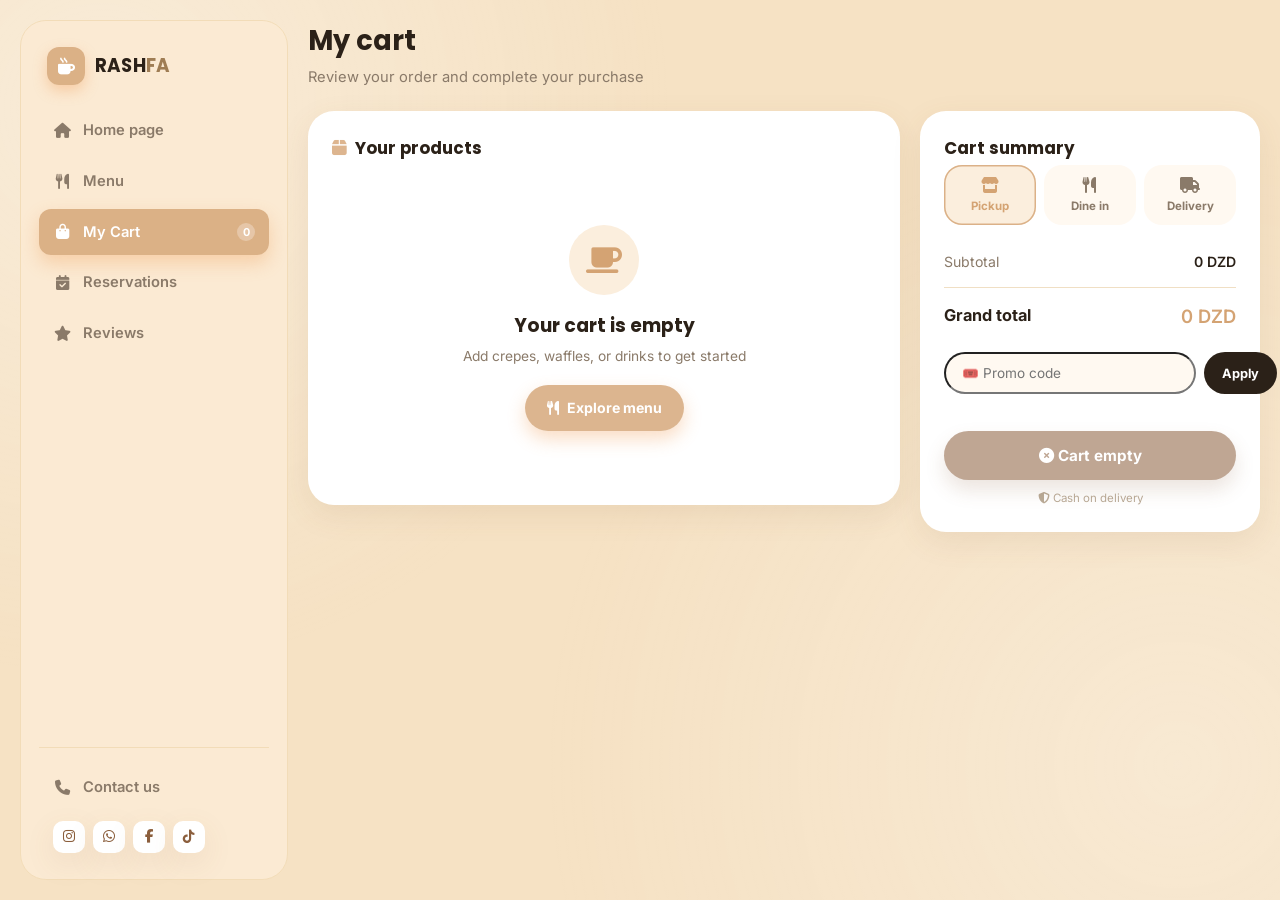
==== cart.html @ 1a900658 "Add files via upload" ====
<!DOCTYPE html>
<html lang="en" dir="ltr">
<head>
<meta charset="UTF-8">
<meta name="viewport" content="width=device-width, initial-scale=1.0, maximum-scale=5.0, viewport-fit=cover">
<title>My Cart | RASHFA</title>
<meta name="theme-color" content="#F6E2C4">
<link rel="preconnect" href="https://fonts.googleapis.com">
<link href="https://fonts.googleapis.com/css2?family=Poppins:wght@500;600;700;800&family=Inter:wght@400;500;600;700&display=swap" rel="stylesheet">
<link rel="stylesheet" href="https://cdnjs.cloudflare.com/ajax/libs/font-awesome/6.5.0/css/all.min.css">
<link rel="stylesheet" href="assets/style.css">
</head>
<body>

<div class="app-shell">
  <!-- ===== SIDEBAR ===== -->
  <aside class="sidebar" id="sidebar">
    <button class="nav-close-btn" id="navCloseBtn"><i class="fas fa-times"></i></button>
    <a href="index.html" class="brand">
      <span class="brand-icon"><i class="fas fa-mug-hot"></i></span>
      <span class="brand-name">RASH<em>FA</em></span>
    </a>
    <nav class="side-nav">
      <a href="index.html" class="side-link"><i class="fas fa-house"></i><span>Home page</span></a>
      <a href="menu.html" class="side-link"><i class="fas fa-utensils"></i><span>Menu</span></a>
      <a href="cart.html" class="side-link active"><i class="fas fa-bag-shopping"></i><span>My Cart</span><span class="side-badge cart-count">0</span></a>
      <a href="reservations.html" class="side-link"><i class="fas fa-calendar-check"></i><span>Reservations</span></a>
      <a href="reviews.html" class="side-link"><i class="fas fa-star"></i><span>Reviews</span></a>
    </nav>
    <div class="sidebar-bottom">
      <a href="tel:+213555000000" class="side-link"><i class="fas fa-phone"></i><span>Contact us</span></a>
      <div class="side-social">
        <a href="#" aria-label="Instagram"><i class="fab fa-instagram"></i></a>
        <a href="#" aria-label="WhatsApp"><i class="fab fa-whatsapp"></i></a>
        <a href="#" aria-label="Facebook"><i class="fab fa-facebook-f"></i></a>
        <a href="#" aria-label="TikTok"><i class="fab fa-tiktok"></i></a>
      </div>
    </div>
  </aside>
  <div class="nav-overlay" id="navOverlay"></div>

  <!-- ===== MAIN ===== -->
  <main class="main">
    <div class="topbar">
      <button class="topbar-mobile-btn" id="navOpenBtn" aria-label="Open menu"><i class="fas fa-bars"></i></button>
      <div class="page-head" style="margin:0;flex:1;">
        <h1>My cart</h1>
        <p>Review your order and complete your purchase</p>
      </div>
    </div>

    <div class="two-col">
      <!-- CART ITEMS -->
      <div class="card cart-list-card">
        <div class="head-row">
          <h2 style="margin:0;"><i class="fas fa-box"></i> Your products</h2>
          <button class="clear-btn" id="clearCart" style="display:none;"><i class="fas fa-trash-alt"></i> Empty cart</button>
        </div>
        <div id="cartItems"></div>
      </div>

      <!-- CART SUMMARY -->
      <div class="card summary-card">
        <h2>Cart summary</h2>
        <div class="mode-toggle" id="deliveryOptions">
          <button class="selected" data-method="pickup"><i class="fas fa-store"></i> Pickup</button>
          <button data-method="dinein"><i class="fas fa-utensils"></i> Dine in</button>
          <button data-method="delivery"><i class="fas fa-truck"></i> Delivery</button>
        </div>

        <div class="summary-row"><span>Subtotal</span><span class="amount" id="subtotal">0 DZD</span></div>
        <div class="summary-row" id="deliveryFeeRow"><span>Delivery fee</span><span class="amount" id="deliveryFee">0 DZD</span></div>
        <div class="summary-row discount" id="discountRow" style="display:none;"><span>Discount applied</span><span class="amount" id="discountAmount">-0 DZD</span></div>
        <div class="summary-row total"><span>Grand total</span><span class="amount" id="total">0 DZD</span></div>

        <div class="promo-row">
          <input type="text" id="promoInput" placeholder="🎟️ Promo code">
          <button id="applyPromo">Apply</button>
        </div>
        <div class="promo-message" id="promoMessage"></div>

        <button class="place-order-btn" id="checkoutBtn"><i class="fas fa-check-circle"></i> Place an order</button>
        <div class="secure-note"><i class="fas fa-shield-alt"></i> Cash on delivery</div>
      </div>
    </div>
  </main>
</div>

<!-- ===== ORDER SUCCESS MODAL ===== -->
<div class="order-modal" id="orderModal">
  <div class="modal-content">
    <div class="success-icon"><i class="fas fa-check-circle"></i></div>
    <h2>Order received!</h2>
    <p>Thank you for trusting RASHFA Cafe. We will call you shortly to confirm your order.</p>
    <div class="order-details" id="orderDetails"></div>
    <button class="submit-btn" id="closeModal"><i class="fas fa-arrow-right"></i> Continue</button>
  </div>
</div>

<!-- ===== TOAST & MODAL ===== -->
<div class="toast-container" id="toastContainer"></div>
<div class="modal-overlay" id="modalOverlay">
  <div class="modal-box">
    <div class="modal-icon" id="modalIcon"><i class="fas fa-check-circle"></i></div>
    <h3 id="modalTitle">Confirm</h3>
    <p id="modalMessage">Are you sure you want to proceed?</p>
    <div class="modal-actions">
      <button class="btn-modal cancel" id="modalCancel">Cancel</button>
      <button class="btn-modal confirm" id="modalConfirm">Confirm</button>
    </div>
  </div>
</div>

<button class="back-to-top" id="backToTop" aria-label="Back to top"><i class="fas fa-arrow-up"></i></button>

<script src="assets/app.js"></script>
<script>
  let cart = JSON.parse(localStorage.getItem('rashfaCart')) || [];
  let deliveryMethod = 'pickup';
  let discount = 0;
  let promoApplied = false;

  const menuItems = {
    crepes: [
      { id: 1, name: 'Chocolate Crepe', price: 300, image: 'https://encrypted-tbn0.gstatic.com/images?q=tbn:ANd9GcQBXTjWkZRoWsV8SzAdZ7Gy1LtB6GvcKjzp2rbeJ4sIImiDFzY9FTiVXqY&s=10' },
      { id: 2, name: 'Strawberry Crepe', price: 350, image: 'https://encrypted-tbn0.gstatic.com/images?q=tbn:ANd9GcS4B_vc9wNRG1nUJIEGaj6J-evsJXebFk7DuAYAmF4rKy3BEVVMZXgAOmE&s=10' },
      { id: 3, name: 'Nutella Crepe', price: 380, image: 'https://encrypted-tbn0.gstatic.com/images?q=tbn:ANd9GcSOXsCJIRlsNIhhG4NPdEqA9JXnohILJzknJZZ3mTZ4HA&s=10' }
    ],
    waffles: [
      { id: 6, name: 'Belgian Waffle', price: 400, image: 'https://tastesbetterfromscratch.com/wp-content/uploads/2023/03/Belgian-Waffles26-Thumbnail-1-scaled.jpg' },
      { id: 7, name: 'Chocolate Waffle', price: 450, image: 'https://encrypted-tbn0.gstatic.com/images?q=tbn:ANd9GcRYUlTThQNyxZt3fvfEIUqP9Yg3DHPfDkFOM6744EMYjw&s=10' },
      { id: 8, name: 'Strawberry Waffle', price: 430, image: 'https://encrypted-tbn0.gstatic.com/images?q=tbn:ANd9GcRQKE8x9ZdEjkmg0PVGEjrp-ZZ644IxYatWB9qOqA-_zpcBs-lumuLI2y2Q&s=10' }
    ],
    pancakes: [
      { id: 9, name: 'Honey Pancake', price: 320, image: 'https://encrypted-tbn0.gstatic.com/images?q=tbn:ANd9GcQg5VTdaWXHZyj6WTRUnJ7FzG1oSOLKWe7_-Fz-uNydzA&s=10' },
      { id: 10, name: 'Fruit Pancake', price: 380, image: 'https://encrypted-tbn0.gstatic.com/images?q=tbn:ANd9GcS1xKFqN_wP1zuNjmyuZeaFtkjs--OAu36PbAmwRoN5WhrHfA5JSrMlGdU&s=10' },
      { id: 11, name: 'Chocolate Pancake', price: 360, image: 'https://encrypted-tbn0.gstatic.com/images?q=tbn:ANd9GcTmhKPRcVgi2ntZonKVr73S5bAadXMKbOxT10UxsTu9aQ&s=10' }
    ],
    drinks: [
      { id: 12, name: 'Tropical Mocktail', price: 280, image: 'https://images.unsplash.com/photo-1544145945-f90425340c7e?w=400' },
      { id: 13, name: 'Fruit Mocktail', price: 250, image: 'https://images.unsplash.com/photo-1544145945-f90425340c7e?w=400' },
      { id: 14, name: 'Orange Juice', price: 180, image: 'https://images.unsplash.com/photo-1544145945-f90425340c7e?w=200' },
      { id: 15, name: 'Pineapple Juice', price: 200, image: 'https://images.unsplash.com/photo-1544145945-f90425340c7e?w=200' }
    ]
  };
  const allItems = Object.values(menuItems).flat();
  function getItemImage(id) {
    const item = allItems.find(i => i.id === id);
    return item ? item.image : 'https://via.placeholder.com/200';
  }

  function saveCart() {
    localStorage.setItem('rashfaCart', JSON.stringify(cart));
    updateCartCount();
  }

  function renderCart() {
    const container = document.getElementById('cartItems');
    const clearBtn = document.getElementById('clearCart');

    if (cart.length === 0) {
      container.innerHTML = `
        <div class="empty-state">
          <div class="icon"><i class="fas fa-mug-saucer"></i></div>
          <h3>Your cart is empty</h3>
          <p>Add crepes, waffles, or drinks to get started</p>
          <a href="menu.html" class="btn btn-primary"><i class="fas fa-utensils"></i> Explore menu</a>
        </div>`;
      clearBtn.style.display = 'none';
      updateSummary();
      return;
    }

    clearBtn.style.display = 'flex';
    container.innerHTML = cart.map((item, index) => {
      const image = getItemImage(item.id);
      return `
        <div class="cart-item">
          <div class="thumb"><img src="${image}" alt="${item.name}" loading="lazy"></div>
          <div class="info">
            <h3>${escapeHtml(item.name)}</h3>
            <div class="unit-price">${item.price} DZD</div>
            ${item.notes ? `<div class="note-line"><i class="fas fa-pen"></i> ${escapeHtml(item.notes)}</div>` : ''}
          </div>
          <div class="actions">
            <div class="qty-stepper">
              <button onclick="updateQuantity(${index}, ${item.quantity - 1})">-</button>
              <span>${item.quantity}</span>
              <button onclick="updateQuantity(${index}, ${item.quantity + 1})">+</button>
            </div>
            <div class="item-total">${item.price * item.quantity} DZD</div>
            <button class="remove-x" onclick="removeItem(${index})"><i class="fas fa-times-circle"></i></button>
          </div>
        </div>`;
    }).join('');

    updateSummary();
  }

  function updateQuantity(index, newQuantity) {
    if (newQuantity <= 0) { removeItem(index); return; }
    cart[index].quantity = newQuantity;
    saveCart();
    renderCart();
  }

  async function removeItem(index) {
    const confirmed = await showConfirmModal({
      title: 'Remove product',
      message: `Are you sure you want to remove "${cart[index].name}" from your cart?`,
      type: 'danger', icon: 'fa-exclamation-triangle', confirmText: 'Remove', cancelText: 'Cancel'
    });
    if (confirmed) {
      cart.splice(index, 1);
      saveCart();
      renderCart();
      showToast('Product removed', 'success');
    }
  }

  document.getElementById('clearCart').addEventListener('click', async () => {
    if (cart.length === 0) return;
    const confirmed = await showConfirmModal({
      title: 'Empty cart',
      message: 'Are you sure you want to empty your entire cart? This action cannot be undone.',
      type: 'danger', icon: 'fa-trash-alt', confirmText: 'Empty', cancelText: 'Cancel'
    });
    if (confirmed) {
      cart = [];
      saveCart();
      renderCart();
      showToast('Cart emptied', 'success');
    }
  });

  function updateSummary() {
    const subtotal = cart.reduce((sum, item) => sum + (item.price * item.quantity), 0);
    const deliveryFee = deliveryMethod === 'delivery' ? 200 : 0;
    const total = subtotal + deliveryFee - discount;

    document.getElementById('subtotal').textContent = `${subtotal} DZD`;
    document.getElementById('deliveryFee').textContent = `${deliveryFee} DZD`;
    document.getElementById('deliveryFeeRow').style.display = deliveryMethod === 'delivery' ? 'flex' : 'none';

    if (discount > 0) {
      document.getElementById('discountRow').style.display = 'flex';
      document.getElementById('discountAmount').textContent = `-${discount} DZD`;
    } else {
      document.getElementById('discountRow').style.display = 'none';
    }

    document.getElementById('total').textContent = `${total} DZD`;

    const checkoutBtn = document.getElementById('checkoutBtn');
    if (cart.length === 0) {
      checkoutBtn.disabled = true;
      checkoutBtn.innerHTML = `<i class="fas fa-times-circle"></i> Cart empty`;
    } else {
      checkoutBtn.disabled = false;
      checkoutBtn.innerHTML = `<i class="fas fa-check-circle"></i> Place an order`;
    }
  }

  document.querySelectorAll('#deliveryOptions button').forEach(option => {
    option.addEventListener('click', () => {
      document.querySelectorAll('#deliveryOptions button').forEach(opt => opt.classList.remove('selected'));
      option.classList.add('selected');
      deliveryMethod = option.dataset.method;
      updateSummary();
    });
  });

  const validPromos = { 'RASHFA10': 0.1, 'RASHFA20': 0.2, 'RASHFA15': 0.15, 'SIP25': 0.25 };

  document.getElementById('applyPromo').addEventListener('click', () => {
    const input = document.getElementById('promoInput');
    const code = input.value.trim().toUpperCase();
    const messageEl = document.getElementById('promoMessage');

    if (!code) { messageEl.className = 'promo-message error'; messageEl.textContent = '⚠️ Please enter a promo code'; return; }
    if (promoApplied) { messageEl.className = 'promo-message error'; messageEl.textContent = '⚠️ A promo code has already been applied'; return; }

    if (validPromos[code]) {
      const subtotal = cart.reduce((sum, item) => sum + (item.price * item.quantity), 0);
      discount = subtotal * validPromos[code];
      promoApplied = true;
      messageEl.className = 'promo-message success';
      messageEl.textContent = `Discount applied! ${(validPromos[code] * 100)}%`;
      input.disabled = true;
      document.getElementById('applyPromo').disabled = true;
      updateSummary();
      showToast(`Promo code "${code}" applied`, 'success');
    } else {
      messageEl.className = 'promo-message error';
      messageEl.textContent = '❌ Invalid promo code';
    }
  });

  document.getElementById('checkoutBtn').addEventListener('click', async () => {
    if (cart.length === 0) { showToast('⚠️ Cart is empty', 'error'); return; }

    const subtotal = cart.reduce((sum, item) => sum + (item.price * item.quantity), 0);
    const deliveryFee = deliveryMethod === 'delivery' ? 200 : 0;
    const total = subtotal + deliveryFee - discount;

    const confirmed = await showConfirmModal({
      title: 'Confirm order',
      message: `Do you confirm your order with a total of ${total} DZD?`,
      type: 'info', icon: 'fa-shopping-bag', confirmText: 'Confirm', cancelText: 'Cancel'
    });
    if (!confirmed) return;

    const order = {
      id: Date.now(),
      items: cart.map(item => ({ name: item.name, price: item.price, quantity: item.quantity, notes: item.notes || '' })),
      subtotal, deliveryFee, discount, total, deliveryMethod,
      date: new Date().toLocaleString('en-US')
    };

    showOrderModal(order);

    cart = [];
    saveCart();
    renderCart();
    promoApplied = false;
    discount = 0;
    document.getElementById('promoInput').value = '';
    document.getElementById('promoInput').disabled = false;
    document.getElementById('applyPromo').disabled = false;
    document.getElementById('promoMessage').className = 'promo-message';
  });

  function showOrderModal(order) {
    const modal = document.getElementById('orderModal');
    const details = document.getElementById('orderDetails');
    const deliveryText = order.deliveryMethod === 'pickup' ? 'Pickup from cafe' : order.deliveryMethod === 'dinein' ? 'Dine in' : 'Home delivery';

    const itemsHtml = order.items.map(item => {
      let extras = item.notes ? `<br><small style="color:var(--ink-faint)">📝 ${escapeHtml(item.notes)}</small>` : '';
      return `<div class="row"><span>${escapeHtml(item.name)} ×${item.quantity}${extras}</span><span>${item.price * item.quantity} DZD</span></div>`;
    }).join('');

    details.innerHTML = `
      <div class="row"><span>Order number</span><span>#${order.id}</span></div>
      ${itemsHtml}
      <div class="row"><span>Method</span><span>${deliveryText}</span></div>
      ${order.discount > 0 ? `<div class="row"><span>Discount</span><span style="color:var(--danger)">-${order.discount} DZD</span></div>` : ''}
      <div class="row total"><span>Total</span><span>${order.total} DZD</span></div>`;

    modal.classList.add('active');
    document.body.style.overflow = 'hidden';
  }

  document.getElementById('closeModal').addEventListener('click', () => {
    document.getElementById('orderModal').classList.remove('active');
    document.body.style.overflow = '';
    window.location.href = 'index.html';
  });
  document.getElementById('orderModal').addEventListener('click', (e) => {
    if (e.target === e.currentTarget) {
      document.getElementById('orderModal').classList.remove('active');
      document.body.style.overflow = '';
      window.location.href = 'index.html';
    }
  });

  window.removeItem = removeItem;
  window.updateQuantity = updateQuantity;

  renderCart();
</script>
</body>
</html>
---- assets/style.css ----
/* ==========================================================================
   RASHFA — Shared Design System
   Sidebar app layout, warm cream/orange palette
   ========================================================================== */

:root {
  --bg: #F6E2C4;
  --bg-pattern: #F3D9B3;
  --surface: #FFFFFF;
  --surface-soft: #FFF9F1;
  --sidebar: #FBEAD3;
  --sidebar-border: #F2DCB8;

  --primary: #d4a373cc;
  --primary-dark: #d4a373;
  --primary-soft: #FCE2C1;
  --primary-softer: #FBEEDD;

  --brown: #8B5E3C;
  --brown-dark: #6E4A2E;
  --brown-soft: #EFDDC8;

  --ink: #2B2118;
  --ink-soft: #8A7A69;
  --ink-faint: #B9AA97;

  --border: #F0DFC4;
  --success: #6FA37B;
  --success-soft: #E4F1E7;
  --danger: #C15C4E;
  --danger-soft: #FBE6E2;

  --radius-lg: 26px;
  --radius-md: 18px;
  --radius-sm: 12px;
  --radius-full: 999px;

  --shadow-card: 0 10px 30px rgba(139, 94, 60, 0.10);
  --shadow-pop: 0 20px 50px rgba(139, 94, 60, 0.22);

  --font-display: 'Poppins', sans-serif;
  --font-body: 'Inter', sans-serif;

  --sidebar-w: 268px;
  --transition: all 0.25s cubic-bezier(0.25, 0.46, 0.45, 0.94);
}

* { margin: 0; padding: 0; box-sizing: border-box; -webkit-tap-highlight-color: transparent; }
html { scroll-behavior: smooth; -webkit-text-size-adjust: 100%; }

body {
  font-family: var(--font-body);
  background: var(--bg);
  color: var(--ink);
  min-height: 100vh;
  line-height: 1.55;
  -webkit-font-smoothing: antialiased;
  overflow-x: hidden;
}

/* subtle background texture like the reference art */
body::before {
  content: '';
  position: fixed;
  inset: 0;
  z-index: -1;
  background:
    radial-gradient(circle at 8% 12%, rgba(255,255,255,0.35), transparent 40%),
    radial-gradient(circle at 92% 85%, rgba(255,255,255,0.25), transparent 45%);
  pointer-events: none;
}

a { text-decoration: none; color: inherit; }
ul { list-style: none; }
img { max-width: 100%; display: block; }
button { cursor: pointer; font-family: var(--font-body); border: none; outline: none; transition: var(--transition); background: none; }
input, select, textarea { font-family: var(--font-body); outline: none; font-size: 0.95rem; }
h1, h2, h3, h4 { font-family: var(--font-display); color: var(--ink); }

::-webkit-scrollbar { width: 6px; height: 6px; }
::-webkit-scrollbar-track { background: transparent; }
::-webkit-scrollbar-thumb { background: var(--primary-soft); border-radius: 10px; }

/* ===================== APP SHELL ===================== */
.app-shell {
  display: flex;
  align-items: flex-start;
  min-height: 100vh;
  max-width: 1440px;
  margin: 0 auto;
  gap: 20px;
  padding: 20px 20px 0;
}

/* ===================== SIDEBAR ===================== */
.sidebar {
  width: var(--sidebar-w);
  flex-shrink: 0;
  background: var(--sidebar);
  border: 1px solid var(--sidebar-border);
  border-radius: var(--radius-lg);
  padding: 26px 18px;
  position: sticky;
  top: 20px;
  height: calc(100vh - 40px);
  display: flex;
  flex-direction: column;
}

.brand {
  display: flex;
  align-items: center;
  gap: 10px;
  padding: 0 8px 22px;
}
.brand-icon {
  width: 38px; height: 38px;
  border-radius: 12px;
  background: var(--primary);
  color: #fff;
  display: flex; align-items: center; justify-content: center;
  font-size: 1.05rem;
  box-shadow: 0 6px 14px rgba(240,149,76,0.35);
}
.brand-name {
  font-family: var(--font-display);
  font-weight: 700;
  font-size: 1.15rem;
  color: var(--ink);
  letter-spacing: 0.2px;
}
.brand-name em { font-style: normal; color: #8b6539d3; }

.side-nav { display: flex; flex-direction: column; gap: 4px; flex: 1; }
.side-link {
  display: flex;
  align-items: center;
  gap: 12px;
  padding: 12px 14px;
  border-radius: var(--radius-sm);
  font-weight: 600;
  font-size: 0.92rem;
  color: var(--ink-soft);
  transition: var(--transition);
  position: relative;
}
.side-link i { width: 18px; text-align: center; font-size: 0.95rem; }
.side-link:hover { background: rgba(240,149,76,0.10); color: var(--ink); }
.side-link.active {
  background: var(--primary);
  color: #fff;
  box-shadow: 0 8px 18px rgba(240,149,76,0.32);
}
.side-badge {
  margin-inline-start: auto;
  background: var(--brown);
  color: #fff;
  font-size: 0.68rem;
  font-weight: 700;
  min-width: 18px;
  height: 18px;
  border-radius: 999px;
  display: flex; align-items: center; justify-content: center;
  padding: 0 5px;
}
.side-link.active .side-badge { background: rgba(255,255,255,0.28); }

.sidebar-bottom { margin-top: 18px; padding-top: 16px; border-top: 1px solid var(--sidebar-border); }
.sidebar-bottom .side-link { color: var(--ink-soft); }
.side-social { display: flex; gap: 8px; padding: 10px 14px 0; }
.side-social a {
  width: 32px; height: 32px; border-radius: 10px;
  background: var(--surface); color: var(--brown);
  display: flex; align-items: center; justify-content: center;
  font-size: 0.85rem; box-shadow: var(--shadow-card);
}
.side-social a:hover { background: var(--primary); color: #fff; }

.nav-close-btn {
  display: none;
  position: absolute; top: 16px; right: 16px;
  width: 34px; height: 34px; border-radius: 50%;
  background: var(--surface); color: var(--ink);
  align-items: center; justify-content: center; font-size: 0.9rem;
  box-shadow: var(--shadow-card);
}
@media (max-width: 900px) {
  .sidebar.mobile-open .nav-close-btn { display: flex; }
}

/* ===================== MAIN ===================== */
.main {
  flex: 1;
  min-width: 0;
  padding-bottom: 100px;
}

.topbar {
  display: flex;
  align-items: center;
  gap: 14px;
  margin-bottom: 22px;
  flex-wrap: wrap;
}
.topbar-mobile-btn {
  display: none;
  width: 44px; height: 44px;
  border-radius: var(--radius-sm);
  background: var(--surface);
  align-items: center; justify-content: center;
  box-shadow: var(--shadow-card);
  color: var(--ink);
  font-size: 1.05rem;
  flex-shrink: 0;
}
.search-bar {
  flex: 1;
  min-width: 180px;
  display: flex;
  align-items: center;
  gap: 10px;
  background: var(--surface);
  border-radius: var(--radius-full);
  padding: 13px 20px;
  box-shadow: var(--shadow-card);
  color: var(--ink-faint);
}
.search-bar input {
  border: none; background: none; flex: 1; font-size: 0.92rem; color: var(--ink);
}
.search-bar input::placeholder { color: var(--ink-faint); }

.btn {
  display: inline-flex;
  align-items: center;
  justify-content: center;
  gap: 8px;
  font-weight: 700;
  font-size: 0.88rem;
  padding: 12px 22px;
  border-radius: var(--radius-full);
  transition: var(--transition);
  white-space: nowrap;
}
.btn-primary { background: var(--primary); color: #fff; box-shadow: 0 8px 18px rgba(240,149,76,0.32); }
.btn-primary:hover { background: var(--primary-dark); transform: translateY(-1px); }
.btn-brown { background: var(--brown); color: #fff; box-shadow: 0 8px 18px rgba(139,94,60,0.28); }
.btn-brown:hover { background: var(--brown-dark); transform: translateY(-1px); }
.btn-outline { background: var(--surface); color: var(--ink); box-shadow: var(--shadow-card); }
.btn-outline:hover { background: var(--surface-soft); }
.btn-cart-icon {
  position: relative;
  width: 46px; height: 46px;
  border-radius: var(--radius-sm);
  background: var(--surface);
  display: flex; align-items: center; justify-content: center;
  box-shadow: var(--shadow-card);
  color: var(--ink);
  font-size: 1.05rem;
  flex-shrink: 0;
}
.btn-cart-icon .cart-count {
  position: absolute; top: -6px; right: -6px;
  background: var(--primary); color: #fff;
  font-size: 0.65rem; font-weight: 700;
  min-width: 18px; height: 18px; border-radius: 999px;
  display: flex; align-items: center; justify-content: center;
  border: 2px solid var(--bg);
}

/* ===================== PAGE HEAD ===================== */
.page-head { margin-bottom: 18px; }
.page-head h1 {
  font-size: 1.7rem; font-weight: 700; margin-bottom: 4px;
}
.page-head p { color: var(--ink-soft); font-size: 0.92rem; }

/* ===================== PILL TABS ===================== */
.pill-tabs { display: flex; gap: 8px; flex-wrap: wrap; margin-bottom: 22px; }
.pill-tab {
  padding: 10px 20px;
  border-radius: var(--radius-full);
  background: var(--surface);
  color: var(--ink-soft);
  font-weight: 600;
  font-size: 0.86rem;
  box-shadow: var(--shadow-card);
  transition: var(--transition);
}
.pill-tab.active { background: var(--primary); color: #fff; box-shadow: 0 8px 18px rgba(240,149,76,0.32); }
.pill-tab:hover:not(.active) { background: var(--surface-soft); }

/* ===================== CARD ===================== */
.card {
  background: var(--surface);
  border-radius: var(--radius-lg);
  box-shadow: var(--shadow-card);
  padding: 24px;
}
.card h2 {
  font-size: 1.05rem;
  font-weight: 700;
  display: flex;
  align-items: center;
  gap: 8px;
  margin-bottom: 4px;
}
.card h2 i { color: var(--primary); }
.card .subtitle { color: var(--ink-soft); font-size: 0.85rem; margin-bottom: 18px; }

/* ===================== PRODUCT GRID ===================== */
.product-grid {
  display: grid;
  grid-template-columns: repeat(3, 1fr);
  gap: 18px;
  margin-bottom: 26px;
}
.product-card {
  background: var(--surface);
  border-radius: var(--radius-lg);
  padding: 16px;
  box-shadow: var(--shadow-card);
  display: flex;
  flex-direction: column;
  transition: var(--transition);
}
.product-card:hover { transform: translateY(-4px); box-shadow: var(--shadow-pop); }
.product-card .thumb {
  border-radius: var(--radius-md);
  overflow: hidden;
  background: #E9E4DC;
  aspect-ratio: 1/0.85;
  margin-bottom: 14px;
  position: relative;
}
.product-card .thumb img { width: 100%; height: 100%; object-fit: cover; }
.product-card .badge {
  position: absolute; top: 10px; left: 10px;
  background: var(--primary); color: #fff;
  font-size: 0.62rem; font-weight: 700;
  padding: 4px 9px; border-radius: var(--radius-full);
}
.product-card .row-top { display: flex; justify-content: space-between; align-items: baseline; gap: 8px; margin-bottom: 4px; }
.product-card h3 { font-size: 0.98rem; font-weight: 700; }
.product-card .price-tag { font-weight: 700; color: var(--primary-dark); font-size: 0.98rem; white-space: nowrap; }
.product-card .desc { color: var(--ink-soft); font-size: 0.8rem; margin-bottom: 14px; flex: 1; }
.product-card .card-footer { display: flex; align-items: center; gap: 10px; }

.qty-stepper {
  display: flex; align-items: center; gap: 0;
  background: var(--surface-soft);
  border-radius: var(--radius-full);
  padding: 4px;
  flex-shrink: 0;
}
.qty-stepper button {
  width: 30px; height: 30px;
  border-radius: 50%;
  background: var(--surface);
  color: var(--ink);
  font-size: 1rem;
  font-weight: 700;
  box-shadow: var(--shadow-card);
}
.qty-stepper span { width: 26px; text-align: center; font-weight: 700; font-size: 0.88rem; }

.add-cart-btn {
  flex: 1;
  background: var(--brown);
  color: #fff;
  font-weight: 700;
  font-size: 0.82rem;
  padding: 11px 12px;
  border-radius: var(--radius-full);
  display: flex; align-items: center; justify-content: center; gap: 6px;
  box-shadow: 0 8px 16px rgba(139,94,60,0.28);
}
.add-cart-btn:hover { background: var(--brown-dark); }

/* ===================== CATEGORY GRID (menu landing) ===================== */
.category-grid { display: grid; grid-template-columns: repeat(4, 1fr); gap: 16px; margin-bottom: 26px; }
.category-card {
  background: var(--surface);
  border-radius: var(--radius-lg);
  padding: 22px 16px;
  text-align: center;
  box-shadow: var(--shadow-card);
  position: relative;
  transition: var(--transition);
}
.category-card:hover { transform: translateY(-4px); box-shadow: var(--shadow-pop); }
.category-card .icon {
  width: 52px; height: 52px; margin: 0 auto 12px;
  border-radius: 16px;
  background: var(--primary-softer);
  color: var(--primary-dark);
  display: flex; align-items: center; justify-content: center;
  font-size: 1.3rem;
}
.category-card h3 { font-size: 0.95rem; margin-bottom: 2px; }
.category-card p { font-size: 0.78rem; color: var(--ink-soft); }
.category-card .count-badge {
  position: absolute; top: 12px; right: 12px;
  background: var(--brown-soft); color: var(--brown-dark);
  font-size: 0.68rem; font-weight: 700;
  min-width: 20px; height: 20px; border-radius: 999px;
  display: flex; align-items: center; justify-content: center;
}

/* ===================== TWO COLUMN LAYOUT ===================== */
.two-col { display: grid; grid-template-columns: 1fr 340px; gap: 20px; align-items: start; }

/* ===================== CART SUMMARY (matches reference "Cart summary" panel) ===================== */
.summary-card { position: sticky; top: 20px; }
.mode-toggle { display: grid; grid-template-columns: repeat(3, 1fr); gap: 8px; margin-bottom: 18px; }
.mode-toggle button {
  display: flex; flex-direction: column; align-items: center; gap: 6px;
  padding: 12px 6px;
  border-radius: var(--radius-md);
  background: var(--surface-soft);
  color: var(--ink-soft);
  font-size: 0.72rem;
  font-weight: 700;
}
.mode-toggle button i { font-size: 1rem; }
.mode-toggle button.selected { background: var(--primary-softer); color: var(--primary-dark); box-shadow: inset 0 0 0 1.5px var(--primary); }

.mini-cart-item { display: flex; align-items: center; gap: 10px; padding: 10px 0; border-bottom: 1px dashed var(--border); }
.mini-cart-item:last-of-type { border-bottom: none; }
.mini-cart-item .thumb { width: 44px; height: 44px; border-radius: 12px; overflow: hidden; background: #eee; flex-shrink: 0; }
.mini-cart-item .thumb img { width: 100%; height: 100%; object-fit: cover; }
.mini-cart-item .info { flex: 1; min-width: 0; }
.mini-cart-item .info h4 { font-size: 0.82rem; font-weight: 700; overflow: hidden; text-overflow: ellipsis; white-space: nowrap; }
.mini-cart-item .info span { font-size: 0.76rem; color: var(--ink-soft); }
.mini-cart-item .qty-stepper button { width: 24px; height: 24px; font-size: 0.8rem; }
.mini-cart-item .qty-stepper span { width: 18px; font-size: 0.78rem; }
.mini-cart-item .remove-x { color: var(--danger); font-size: 0.85rem; padding: 4px; flex-shrink: 0; }

.summary-row { display: flex; justify-content: space-between; align-items: center; padding: 8px 0; font-size: 0.88rem; color: var(--ink-soft); }
.summary-row .amount { color: var(--ink); font-weight: 600; }
.summary-row.total { border-top: 1px solid var(--border); margin-top: 6px; padding-top: 14px; font-size: 1.02rem; font-weight: 700; color: var(--ink); }
.summary-row.total .amount { color: var(--primary-dark); font-size: 1.15rem; }
.summary-row.discount .amount { color: var(--danger); }

.place-order-btn {
  width: 100%;
  background: var(--brown);
  color: #fff;
  font-weight: 700;
  padding: 15px;
  border-radius: var(--radius-full);
  margin-top: 14px;
  box-shadow: 0 10px 20px rgba(139,94,60,0.3);
  font-size: 0.95rem;
}
.place-order-btn:hover:not(:disabled) { background: var(--brown-dark); }
.place-order-btn:disabled { opacity: 0.55; cursor: not-allowed; }

.promo-row { display: flex; gap: 8px; margin: 14px 0 4px; }
.promo-row input {
  flex: 1; background: var(--surface-soft); border-radius: var(--radius-full);
  padding: 11px 16px; font-size: 0.85rem; color: var(--ink);
}
.promo-row button { background: var(--ink); color: #fff; padding: 0 18px; border-radius: var(--radius-full); font-size: 0.8rem; font-weight: 700; }
.promo-message { font-size: 0.78rem; margin-bottom: 6px; min-height: 1em; }
.promo-message.success { color: var(--success); }
.promo-message.error { color: var(--danger); }
.secure-note { text-align: center; font-size: 0.72rem; color: var(--ink-faint); margin-top: 10px; }

.delivery-note { display: flex; gap: 8px; align-items: center; margin-bottom: 6px; }

/* ===================== CART ITEMS (big list) ===================== */
.cart-list-card .head-row { display: flex; justify-content: space-between; align-items: center; margin-bottom: 14px; }
.clear-btn { color: var(--danger); font-size: 0.8rem; font-weight: 700; display: flex; align-items: center; gap: 6px; }
.cart-item {
  display: flex; align-items: center; gap: 14px;
  padding: 14px 0; border-bottom: 1px solid var(--border);
}
.cart-item:last-child { border-bottom: none; }
.cart-item .thumb { width: 70px; height: 70px; border-radius: var(--radius-md); overflow: hidden; background: #eee; flex-shrink: 0; }
.cart-item .thumb img { width: 100%; height: 100%; object-fit: cover; }
.cart-item .info { flex: 1; min-width: 0; }
.cart-item .info h3 { font-size: 0.95rem; font-weight: 700; margin-bottom: 2px; }
.cart-item .info .unit-price { color: var(--ink-soft); font-size: 0.8rem; }
.cart-item .note-line { font-size: 0.72rem; color: var(--ink-faint); margin-top: 3px; }
.cart-item .actions { display: flex; align-items: center; gap: 14px; flex-shrink: 0; }
.cart-item .item-total { font-weight: 700; color: var(--primary-dark); font-size: 0.92rem; min-width: 68px; text-align: right; }
.cart-item .remove-x { color: var(--danger); font-size: 1rem; padding: 6px; }

.empty-state {
  text-align: center; padding: 50px 20px; color: var(--ink-soft);
}
.empty-state .icon {
  width: 70px; height: 70px; border-radius: 50%;
  background: var(--primary-softer); color: var(--primary-dark);
  display: flex; align-items: center; justify-content: center;
  font-size: 1.8rem; margin: 0 auto 16px;
}
.empty-state h3 { color: var(--ink); margin-bottom: 6px; }
.empty-state p { font-size: 0.86rem; margin-bottom: 18px; }

/* ===================== FORMS ===================== */
.form-group { margin-bottom: 16px; }
.form-group label {
  display: flex; align-items: center; gap: 6px;
  font-size: 0.82rem; font-weight: 700; color: var(--ink);
  margin-bottom: 7px;
}
.form-group label i { color: var(--primary); font-size: 0.8rem; }
.form-group label .required { color: var(--danger); }
.form-group input, .form-group select, .form-group textarea {
  width: 100%;
  background: var(--surface-soft);
  border: 1.5px solid transparent;
  border-radius: var(--radius-md);
  padding: 13px 16px;
  font-size: 0.88rem;
  color: var(--ink);
  transition: var(--transition);
}
.form-group input:focus, .form-group select:focus, .form-group textarea:focus { border-color: var(--primary); background: var(--surface); }
.form-group textarea { resize: vertical; min-height: 80px; }
.form-row { display: grid; grid-template-columns: 1fr 1fr; gap: 14px; }
.submit-btn {
  width: 100%; background: var(--primary); color: #fff; font-weight: 700;
  padding: 15px; border-radius: var(--radius-full); font-size: 0.92rem;
  box-shadow: 0 10px 20px rgba(240,149,76,0.32); margin-top: 4px;
}
.submit-btn:hover { background: var(--primary-dark); }

.info-box {
  display: flex; gap: 12px; align-items: flex-start;
  background: var(--primary-softer);
  border-radius: var(--radius-md);
  padding: 14px 16px; margin-top: 16px;
  font-size: 0.8rem; color: var(--ink-soft);
}
.info-box i { color: var(--primary-dark); margin-top: 2px; }
.info-box strong { display: block; color: var(--ink); margin-bottom: 3px; font-size: 0.82rem; }

/* ===================== RESERVATION CARDS ===================== */
.res-card { background: var(--surface-soft); border-radius: var(--radius-md); padding: 16px; margin-bottom: 12px; }
.res-card .card-header { display: flex; justify-content: space-between; align-items: center; margin-bottom: 10px; }
.res-card .name { font-weight: 700; font-size: 0.92rem; }
.res-status { font-size: 0.68rem; font-weight: 700; padding: 4px 11px; border-radius: var(--radius-full); }
.res-status.pending { background: #FBF0D6; color: #A9791A; }
.res-status.confirmed { background: var(--success-soft); color: var(--success); }
.res-status.cancelled { background: var(--danger-soft); color: var(--danger); }
.res-card .card-details { display: flex; flex-wrap: wrap; gap: 10px 16px; font-size: 0.78rem; color: var(--ink-soft); margin-bottom: 10px; }
.res-card .card-details i { color: var(--primary); margin-right: 4px; }
.cancel-res-btn { font-size: 0.76rem; color: var(--danger); font-weight: 700; display: flex; align-items: center; gap: 5px; }

/* ===================== REVIEWS ===================== */
.rating-summary-card { display: grid; grid-template-columns: 180px 1fr; gap: 30px; align-items: center; }
.rating-average { text-align: center; }
.rating-average .number { font-size: 2.6rem; font-weight: 800; font-family: var(--font-display); color: var(--ink); }
.rating-average .stars { color: var(--primary); font-size: 1.1rem; letter-spacing: 2px; margin: 4px 0; }
.rating-average .total { font-size: 0.8rem; color: var(--ink-soft); }
.bar-item { display: flex; align-items: center; gap: 10px; margin-bottom: 8px; }
.bar-item .label { width: 12px; font-size: 0.78rem; color: var(--ink-soft); font-weight: 700; }
.bar-track { flex: 1; height: 8px; border-radius: 999px; background: var(--surface-soft); overflow: hidden; }
.bar-fill { height: 100%; background: var(--primary); border-radius: 999px; transition: width 0.8s ease; }
.bar-item .count { width: 22px; text-align: right; font-size: 0.76rem; color: var(--ink-soft); }

.star-rating { display: flex; gap: 6px; }
.star-rating button { font-size: 1.5rem; color: var(--border); transition: var(--transition); }
.star-rating button.active { color: var(--primary); }

.filter-select {
  background: var(--surface-soft); border-radius: var(--radius-full);
  padding: 8px 16px; font-size: 0.78rem; font-weight: 600; color: var(--ink);
}
.review-item { padding: 16px 0; border-bottom: 1px solid var(--border); }
.review-item:last-child { border-bottom: none; }
.review-item .review-header { display: flex; justify-content: space-between; align-items: center; margin-bottom: 3px; }
.review-item .name { font-weight: 700; font-size: 0.9rem; }
.review-item .stars { color: var(--primary); font-size: 0.85rem; letter-spacing: 1px; }
.review-item .review-date { font-size: 0.72rem; color: var(--ink-faint); margin-bottom: 8px; }
.review-item .review-comment { font-size: 0.85rem; color: var(--ink-soft); margin-bottom: 8px; }
.delete-review-btn { font-size: 0.74rem; color: var(--danger); font-weight: 700; display: flex; align-items: center; gap: 5px; }

/* ===================== HOME HERO ===================== */
.hero-card {
  background: linear-gradient(135deg, var(--brown) 0%, var(--brown-dark) 100%);
  border-radius: var(--radius-lg);
  padding: 40px;
  color: #fff;
  position: relative;
  overflow: hidden;
  margin-bottom: 22px;
}
.hero-card::after {
  content: '';
  position: absolute; right: -60px; top: -60px;
  width: 260px; height: 260px; border-radius: 50%;
  background: rgba(255,255,255,0.06);
}
.hero-card .eyebrow {
  display: inline-flex; align-items: center; gap: 8px;
  background: rgba(255,255,255,0.14);
  padding: 7px 16px; border-radius: var(--radius-full);
  font-size: 0.76rem; font-weight: 700; margin-bottom: 16px;
}
.hero-card h1 { font-size: 2.1rem; line-height: 1.25; margin-bottom: 10px; color: #fff; max-width: 480px; }
.hero-card h1 span { color: var(--primary-soft); }
.hero-card p.tagline { font-size: 0.85rem; opacity: 0.75; margin-bottom: 18px; max-width: 420px; }
.hero-actions { display: flex; gap: 12px; flex-wrap: wrap; margin-bottom: 26px; }
.hero-stats { display: flex; gap: 30px; flex-wrap: wrap; position: relative; z-index: 1; }
.hero-stats .stat-num { font-size: 1.5rem; font-weight: 800; font-family: var(--font-display); }
.hero-stats .stat-label { font-size: 0.72rem; opacity: 0.7; }

.section-title { display: flex; align-items: center; justify-content: space-between; margin-bottom: 16px; }
.section-title h2 { font-size: 1.15rem; font-weight: 700; }
.section-title a { font-size: 0.8rem; font-weight: 700; color: var(--primary-dark); display: flex; align-items: center; gap: 5px; }

.stat-grid { display: grid; grid-template-columns: repeat(3, 1fr); gap: 16px; margin-bottom: 26px; }
.stat-card { background: var(--surface); border-radius: var(--radius-lg); padding: 20px; box-shadow: var(--shadow-card); display: flex; align-items: center; gap: 14px; }
.stat-card .icon { width: 46px; height: 46px; border-radius: 14px; background: var(--primary-softer); color: var(--primary-dark); display: flex; align-items: center; justify-content: center; font-size: 1.15rem; flex-shrink: 0; }
.stat-card .num { font-size: 1.2rem; font-weight: 800; font-family: var(--font-display); }
.stat-card .label { font-size: 0.76rem; color: var(--ink-soft); }

/* ===================== MOBILE NAV DRAWER ===================== */
.nav-overlay {
  display: none; position: fixed; inset: 0; background: rgba(43,33,24,0.5);
  z-index: 999; backdrop-filter: blur(4px);
}
.nav-overlay.active { display: block; }

/* ===================== BACK TO TOP ===================== */
.back-to-top {
  position: fixed; bottom: 24px; right: 24px;
  width: 46px; height: 46px; border-radius: 50%;
  background: var(--brown); color: #fff;
  display: flex; align-items: center; justify-content: center;
  box-shadow: 0 10px 20px rgba(139,94,60,0.35);
  opacity: 0; visibility: hidden; transform: translateY(10px);
  transition: var(--transition); z-index: 500;
}
.back-to-top.visible { opacity: 1; visibility: visible; transform: translateY(0); }

/* ===================== TOAST ===================== */
.toast-container {
  position: fixed;
  top: 24px;
  right: 24px;
  z-index: 3000;
  display: flex;
  flex-direction: column;
  gap: 12px;
  max-width: 380px;
  width: 100%;
  pointer-events: none; /* to allow clicking through container */
}

.toast {
  position: relative;
  background: var(--surface);
  color: var(--ink);
  padding: 16px 20px;
  border-radius: var(--radius-md);
  display: flex;
  align-items: center;
  gap: 14px;
  font-size: 0.9rem;
  font-weight: 500;
  box-shadow: 0 12px 35px rgba(139, 94, 60, 0.15), 0 4px 10px rgba(0, 0, 0, 0.03);
  border: 1px solid var(--border);
  animation: toastSlideIn 0.35s cubic-bezier(0.25, 0.46, 0.45, 0.94) forwards;
  pointer-events: auto;
  transform: translateX(calc(100% + 30px));
  opacity: 0;
  transition: all 0.3s ease;
}

.toast.hide {
  transform: translateX(calc(100% + 30px));
  opacity: 0;
}

.toast .toast-icon {
  flex-shrink: 0;
  width: 32px;
  height: 32px;
  border-radius: 50%;
  display: flex;
  align-items: center;
  justify-content: center;
  font-size: 0.9rem;
}

.toast .toast-icon i {
  font-size: 0.9rem;
}

.toast .toast-content {
  flex: 1;
  display: flex;
  flex-direction: column;
  gap: 2px;
}

.toast .toast-title {
  font-weight: 700;
  font-size: 0.82rem;
  color: var(--ink);
  letter-spacing: 0.3px;
}

.toast .toast-message {
  font-weight: 400;
  font-size: 0.82rem;
  color: var(--ink-soft);
  line-height: 1.4;
}

.toast .toast-close {
  flex-shrink: 0;
  width: 26px;
  height: 26px;
  border-radius: 50%;
  background: var(--surface-soft);
  color: var(--ink-faint);
  display: flex;
  align-items: center;
  justify-content: center;
  font-size: 0.7rem;
  cursor: pointer;
  transition: var(--transition);
  border: none;
  opacity: 0;
  transition: all 0.2s ease;
}

.toast:hover .toast-close {
  opacity: 1;
}

.toast .toast-close:hover {
  background: var(--danger-soft);
  color: var(--danger);
}

/* Toast types */
.toast.success .toast-icon {
  background: var(--success-soft);
  color: var(--success);
}

.toast.error .toast-icon {
  background: var(--danger-soft);
  color: var(--danger);
}

.toast.info .toast-icon {
  background: var(--primary-softer);
  color: var(--primary-dark);
}

.toast.warning .toast-icon {
  background: #FEF3C7;
  color: #B45309;
}

/* Animations */
@keyframes toastSlideIn {
  0% {
    transform: translateX(calc(100% + 30px));
    opacity: 0;
  }
  100% {
    transform: translateX(0);
    opacity: 1;
  }
}

@keyframes toastSlideOut {
  0% {
    transform: translateX(0);
    opacity: 1;
  }
  100% {
    transform: translateX(calc(100% + 30px));
    opacity: 0;
  }
}

/* Mobile responsive */
@media (max-width: 640px) {
  .toast-container {
    top: 16px;
    right: 16px;
    left: 16px;
    max-width: 100%;
  }

  .toast {
    padding: 14px 16px;
    font-size: 0.85rem;
  }

  .toast .toast-close {
    opacity: 1;
  }
}
/* ===================== CONFIRM MODAL ===================== */
.modal-overlay {
  display: none; position: fixed; inset: 0; background: rgba(43,33,24,0.55);
  z-index: 3000; align-items: center; justify-content: center; padding: 20px;
  backdrop-filter: blur(4px);
}
.modal-overlay.active { display: flex; }
.modal-box {
  background: var(--surface); border-radius: var(--radius-lg);
  padding: 30px; text-align: center; max-width: 360px; width: 100%;
  animation: popIn 0.25s ease;
}
@keyframes popIn { from { opacity: 0; transform: scale(0.92); } to { opacity: 1; transform: scale(1); } }
.modal-icon { width: 58px; height: 58px; border-radius: 50%; margin: 0 auto 16px; display: flex; align-items: center; justify-content: center; font-size: 1.5rem; background: var(--primary-softer); color: var(--primary-dark); }
.modal-icon.danger { background: var(--danger-soft); color: var(--danger); }
.modal-box h3 { font-size: 1.1rem; margin-bottom: 8px; }
.modal-box p { font-size: 0.87rem; color: var(--ink-soft); margin-bottom: 22px; }
.modal-actions { display: flex; gap: 10px; }
.btn-modal { flex: 1; padding: 12px; border-radius: var(--radius-full); font-weight: 700; font-size: 0.85rem; }
.btn-modal.cancel { background: var(--surface-soft); color: var(--ink); }
.btn-modal.confirm { background: var(--primary); color: #fff; }
.btn-modal.danger { background: var(--danger); color: #fff; }

/* ===================== CUSTOMIZE MODAL ===================== */
.custom-modal {
  display: none; position: fixed; inset: 0; background: rgba(43,33,24,0.55);
  z-index: 3000; align-items: center; justify-content: center; padding: 20px;
  backdrop-filter: blur(4px);
}
.custom-modal.active { display: flex; }
.custom-modal-content { background: var(--surface); border-radius: var(--radius-lg); padding: 26px; max-width: 400px; width: 100%; max-height: 90vh; overflow-y: auto; animation: popIn 0.25s ease; }
.custom-modal-content .modal-head { display: flex; justify-content: space-between; align-items: center; margin-bottom: 18px; }
.custom-modal-content .modal-head h2 { font-size: 1.05rem; display: flex; align-items: center; gap: 8px; }
.close-modal-btn { width: 34px; height: 34px; border-radius: 50%; background: var(--surface-soft); display: flex; align-items: center; justify-content: center; color: var(--ink-soft); }
.product-preview { display: flex; gap: 14px; align-items: center; background: var(--surface-soft); border-radius: var(--radius-md); padding: 12px; margin-bottom: 18px; }
.product-preview img { width: 64px; height: 64px; border-radius: var(--radius-sm); object-fit: cover; flex-shrink: 0; }
.product-preview h3 { font-size: 0.92rem; margin-bottom: 4px; }
.product-preview .price { font-weight: 700; color: var(--primary-dark); font-size: 0.9rem; }
.modal-qty-control { display: flex; align-items: center; gap: 14px; }
.modal-qty-control button { width: 36px; height: 36px; border-radius: 50%; background: var(--surface-soft); font-size: 1.1rem; font-weight: 700; }
.modal-qty-control span { font-weight: 700; font-size: 1rem; min-width: 20px; text-align: center; }
.modal-footer { display: flex; gap: 10px; margin-top: 20px; }
.modal-footer .btn-modal { padding: 13px; }

/* ===================== ORDER SUCCESS MODAL ===================== */
.order-modal {
  display: none; position: fixed; inset: 0; background: rgba(43,33,24,0.55);
  z-index: 3000; align-items: center; justify-content: center; padding: 20px; backdrop-filter: blur(4px);
}
.order-modal.active { display: flex; }
.order-modal .modal-content { background: var(--surface); border-radius: var(--radius-lg); padding: 32px; max-width: 400px; width: 100%; text-align: center; animation: popIn 0.25s ease; max-height: 90vh; overflow-y: auto; }
.order-modal .success-icon { width: 64px; height: 64px; border-radius: 50%; background: var(--success-soft); color: var(--success); display: flex; align-items: center; justify-content: center; font-size: 1.8rem; margin: 0 auto 16px; }
.order-modal h2 { font-size: 1.2rem; margin-bottom: 8px; }
.order-modal > .modal-content > p { font-size: 0.86rem; color: var(--ink-soft); margin-bottom: 18px; }
.order-details { background: var(--surface-soft); border-radius: var(--radius-md); padding: 16px; text-align: left; margin-bottom: 20px; }
.order-details .row { display: flex; justify-content: space-between; font-size: 0.82rem; padding: 6px 0; color: var(--ink-soft); }
.order-details .row.total { border-top: 1px solid var(--border); margin-top: 6px; padding-top: 12px; font-weight: 700; color: var(--ink); }

/* ===================== FOOTER (marketing pages, optional) ===================== */
.mini-footer { text-align: center; font-size: 0.76rem; color: var(--ink-faint); padding: 30px 0 10px; }

/* ===================== RESPONSIVE ===================== */
@media (max-width: 1100px) {
  .product-grid { grid-template-columns: repeat(2, 1fr); }
  .category-grid { grid-template-columns: repeat(2, 1fr); }
  .two-col { grid-template-columns: 1fr; }
  .summary-card { position: static; }
  .rating-summary-card { grid-template-columns: 1fr; text-align: center; }
  .bar-item { max-width: 320px; margin-inline: auto; }
}

@media (max-width: 900px) {
  .app-shell { padding: 0; gap: 0; }
  .sidebar { display: none; }
  .sidebar.mobile-open {
    display: flex;
    position: fixed; top: 0; left: 0; height: 100vh;
    width: 78%; max-width: 300px; z-index: 1000;
    border-radius: 0; top: 0;
    animation: slideIn 0.3s ease;
  }
  @keyframes slideIn { from { transform: translateX(-100%); } to { transform: translateX(0); } }
  .main { padding: 16px 16px 90px; }
  .topbar-mobile-btn { display: flex; }
  .stat-grid { grid-template-columns: 1fr; }
  .hero-card { padding: 26px 22px; }
  .hero-card h1 { font-size: 1.5rem; }
}

@media (max-width: 640px) {
  .product-grid { grid-template-columns: repeat(2, 1fr); gap: 12px; }
  .category-grid { grid-template-columns: repeat(2, 1fr); }
  .form-row { grid-template-columns: 1fr; }
  .product-card .desc { display: none; }
  .card { padding: 18px; }
}

@media (max-width: 420px) {
  .product-grid { grid-template-columns: 1fr 1fr; gap: 10px; }
}
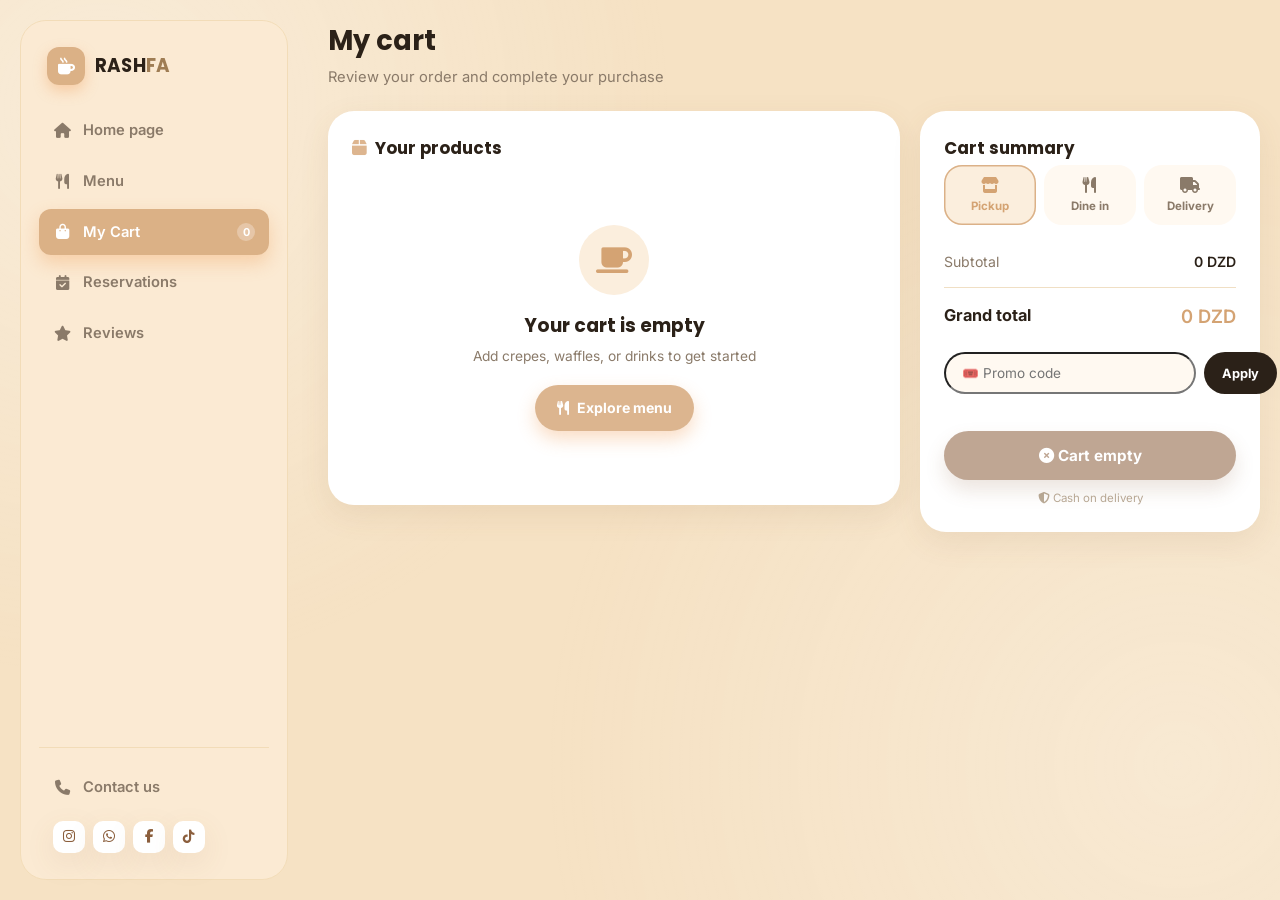
==== commit 992f2145: "Update cart.html" ====
--- a/cart.html
+++ b/cart.html
@@ -111,6 +111,31 @@
   </div>
 </div>
 
+<!-- ===== BOTTOM NAVIGATION (Mobile) ===== -->
+<nav class="mobile-bottom-nav" id="mobileBottomNav">
+  <a href="index.html" class="nav-item" data-page="index">
+    <i class="fas fa-house"></i>
+    <span>Home</span>
+  </a>
+  <a href="menu.html" class="nav-item" data-page="menu">
+    <i class="fas fa-utensils"></i>
+    <span>Menu</span>
+  </a>
+  <a href="cart.html" class="nav-item" data-page="cart">
+    <i class="fas fa-bag-shopping"></i>
+    <span>Cart</span>
+    <span class="nav-badge cart-count" style="display:none;">0</span>
+  </a>
+  <a href="reservations.html" class="nav-item" data-page="reservations">
+    <i class="fas fa-calendar-check"></i>
+    <span>Reserve</span>
+  </a>
+  <a href="reviews.html" class="nav-item" data-page="reviews">
+    <i class="fas fa-star"></i>
+    <span>Reviews</span>
+  </a>
+</nav>
+  
 <button class="back-to-top" id="backToTop" aria-label="Back to top"><i class="fas fa-arrow-up"></i></button>
 
 <script src="assets/app.js"></script>
@@ -370,4 +395,4 @@
   renderCart();
 </script>
 </body>
-</html>+</html>
--- a/assets/style.css
+++ b/assets/style.css
@@ -43,6 +43,7 @@
 
   --sidebar-w: 268px;
   --transition: all 0.25s cubic-bezier(0.25, 0.46, 0.45, 0.94);
+  --bottom-nav-height: 68px;
 }
 
 * { margin: 0; padding: 0; box-sizing: border-box; -webkit-tap-highlight-color: transparent; }
@@ -619,22 +620,98 @@
 .stat-card .num { font-size: 1.2rem; font-weight: 800; font-family: var(--font-display); }
 .stat-card .label { font-size: 0.76rem; color: var(--ink-soft); }
 
-/* ===================== MOBILE NAV DRAWER ===================== */
-.nav-overlay {
-  display: none; position: fixed; inset: 0; background: rgba(43,33,24,0.5);
-  z-index: 999; backdrop-filter: blur(4px);
-}
-.nav-overlay.active { display: block; }
+/* ===================== MOBILE NAV DRAWER (Removed/Replaced) ===================== */
+/* .nav-overlay, .sidebar.mobile-open, etc. are removed. We use bottom nav instead. */
+
+/* ===================== BOTTOM NAVIGATION (Mobile) ===================== */
+.mobile-bottom-nav {
+  display: none; /* Hidden by default, shown on mobile */
+  position: fixed;
+  bottom: 0;
+  left: 0;
+  right: 0;
+  background: var(--surface);
+  border-top: 1px solid var(--border);
+  box-shadow: 0 -8px 30px rgba(139, 94, 60, 0.10);
+  z-index: 900;
+  padding: 6px 0 env(safe-area-inset-bottom);
+  height: var(--bottom-nav-height);
+  justify-content: space-around;
+  align-items: center;
+  backdrop-filter: blur(12px);
+  background: rgba(255, 255, 255, 0.92);
+}
+
+.mobile-bottom-nav .nav-item {
+  display: flex;
+  flex-direction: column;
+  align-items: center;
+  justify-content: center;
+  gap: 2px;
+  color: var(--ink-soft);
+  font-size: 0.58rem;
+  font-weight: 600;
+  padding: 4px 12px;
+  border-radius: 12px;
+  transition: var(--transition);
+  position: relative;
+  min-width: 60px;
+  text-decoration: none;
+  background: transparent;
+  border: none;
+}
+
+.mobile-bottom-nav .nav-item i {
+  font-size: 1.25rem;
+  transition: var(--transition);
+}
+
+.mobile-bottom-nav .nav-item.active {
+  color: var(--primary-dark);
+}
+
+.mobile-bottom-nav .nav-item.active i {
+  transform: translateY(-2px);
+  filter: drop-shadow(0 2px 4px rgba(212, 163, 115, 0.3));
+}
+
+.mobile-bottom-nav .nav-item .nav-badge {
+  position: absolute;
+  top: -2px;
+  right: 4px;
+  background: var(--primary);
+  color: #fff;
+  font-size: 0.55rem;
+  font-weight: 700;
+  min-width: 16px;
+  height: 16px;
+  border-radius: 999px;
+  display: flex;
+  align-items: center;
+  justify-content: center;
+  padding: 0 4px;
+  border: 2px solid var(--surface);
+}
 
 /* ===================== BACK TO TOP ===================== */
 .back-to-top {
-  position: fixed; bottom: 24px; right: 24px;
-  width: 46px; height: 46px; border-radius: 50%;
-  background: var(--brown); color: #fff;
-  display: flex; align-items: center; justify-content: center;
+  position: fixed;
+  bottom: 24px;
+  right: 24px;
+  width: 46px;
+  height: 46px;
+  border-radius: 50%;
+  background: var(--brown);
+  color: #fff;
+  display: flex;
+  align-items: center;
+  justify-content: center;
   box-shadow: 0 10px 20px rgba(139,94,60,0.35);
-  opacity: 0; visibility: hidden; transform: translateY(10px);
-  transition: var(--transition); z-index: 500;
+  opacity: 0;
+  visibility: hidden;
+  transform: translateY(10px);
+  transition: var(--transition);
+  z-index: 500;
 }
 .back-to-top.visible { opacity: 1; visibility: visible; transform: translateY(0); }
 
@@ -875,20 +952,20 @@
 
 @media (max-width: 900px) {
   .app-shell { padding: 0; gap: 0; }
-  .sidebar { display: none; }
-  .sidebar.mobile-open {
-    display: flex;
-    position: fixed; top: 0; left: 0; height: 100vh;
-    width: 78%; max-width: 300px; z-index: 1000;
-    border-radius: 0; top: 0;
-    animation: slideIn 0.3s ease;
-  }
-  @keyframes slideIn { from { transform: translateX(-100%); } to { transform: translateX(0); } }
+  .sidebar { display: none; } /* Hide the default sidebar on mobile */
   .main { padding: 16px 16px 90px; }
-  .topbar-mobile-btn { display: flex; }
+
+  /* Adjust topbar for mobile */
+  .topbar-mobile-btn { display: none; } /* Not needed with bottom nav */
+
   .stat-grid { grid-template-columns: 1fr; }
   .hero-card { padding: 26px 22px; }
   .hero-card h1 { font-size: 1.5rem; }
+
+  /* Show bottom nav on mobile */
+  .mobile-bottom-nav {
+    display: flex;
+  }
 }
 
 @media (max-width: 640px) {
@@ -901,4 +978,11 @@
 
 @media (max-width: 420px) {
   .product-grid { grid-template-columns: 1fr 1fr; gap: 10px; }
-}+}
+
+/* Adjust back-to-top position with bottom nav */
+@media (max-width: 900px) {
+  .back-to-top {
+    bottom: calc(24px + var(--bottom-nav-height));
+  }
+}
